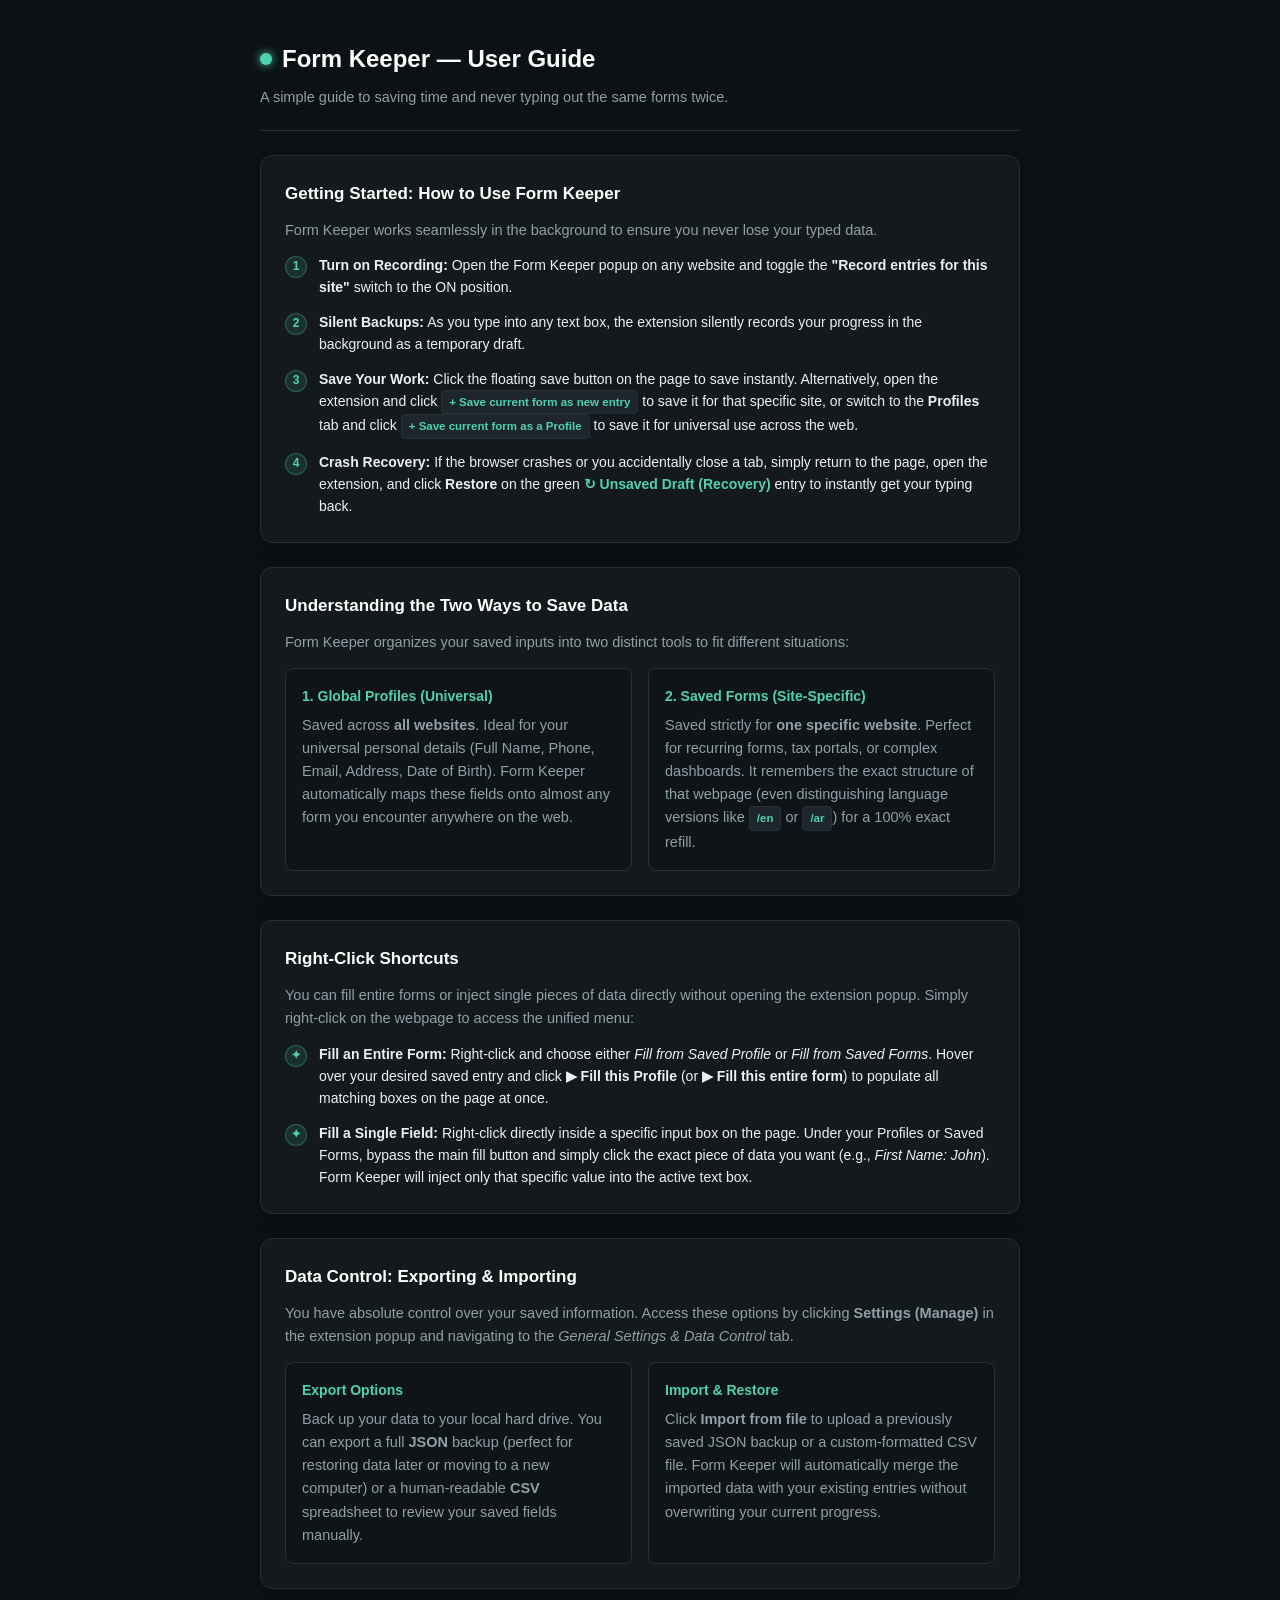
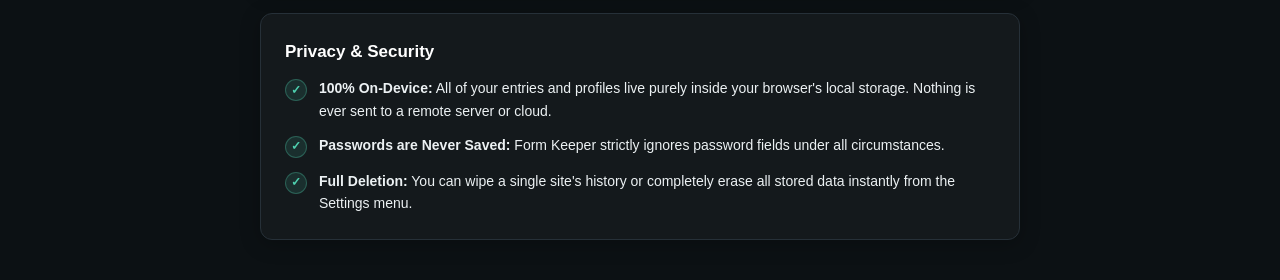
==== guide.html @ 2883d8dd "Initial commit: Form Keeper extension v1.0" ====
<!DOCTYPE html>
<html lang="en">
<head>
<meta charset="UTF-8" />
<meta name="viewport" content="width=device-width, initial-scale=1.0" />
<title>Form Keeper — User Guide & Help</title>
<style>
  :root {
    --bg: #0c1114;
    --card-bg: #14191c;
    --border: #263038;
    --text-main: #ecf1f3;
    --text-muted: #8fa0a8;
    --accent: #4fd1b0;
    --accent-glow: rgba(79, 209, 176, 0.12);
    --badge-bg: #1c262c;
  }

  * { box-sizing: border-box; margin: 0; padding: 0; }
  body {
    background-color: var(--bg);
    color: var(--text-main);
    font-family: -apple-system, BlinkMacSystemFont, "Segoe UI", Roboto, Oxygen, Ubuntu, Cantarell, sans-serif;
    line-height: 1.6;
    padding: 40px 20px;
    display: flex;
    justify-content: center;
  }

  .wrap {
    width: 100%;
    max-width: 760px;
    display: flex;
    flex-direction: column;
    gap: 24px;
  }

  .page-header {
    border-bottom: 1px solid var(--border);
    padding-bottom: 20px;
  }

  .brand {
    display: flex;
    align-items: center;
    gap: 10px;
    margin-bottom: 8px;
  }

  .brand-dot {
    width: 12px;
    height: 12px;
    border-radius: 50%;
    background-color: var(--accent);
    box-shadow: 0 0 10px var(--accent);
  }

  h1 { font-size: 24px; font-weight: 700; color: #fff; }
  h2 { font-size: 17px; font-weight: 600; color: #fff; margin-bottom: 12px; }
  p { color: var(--text-muted); font-size: 14.5px; margin-bottom: 12px; }
  p:last-child { margin-bottom: 0; }

  .card {
    background: var(--card-bg);
    border: 1px solid var(--border);
    border-radius: 12px;
    padding: 24px;
    box-shadow: 0 4px 20px rgba(0, 0, 0, 0.25);
  }

  .feature-grid {
    display: grid;
    grid-template-columns: 1fr 1fr;
    gap: 16px;
    margin-top: 14px;
  }

  @media (max-width: 600px) {
    .feature-grid { grid-template-columns: 1fr; }
  }

  .feature-box {
    background: #0f1417;
    border: 1px solid var(--border);
    border-radius: 8px;
    padding: 16px;
  }

  .feature-title {
    font-size: 14px;
    font-weight: 600;
    color: var(--accent);
    margin-bottom: 6px;
    display: flex;
    align-items: center;
    gap: 6px;
  }

  .step-list {
    list-style: none;
    display: flex;
    flex-direction: column;
    gap: 12px;
    margin-top: 12px;
  }

  .step-item {
    display: flex;
    gap: 12px;
    align-items: flex-start;
    font-size: 14px;
    color: var(--text-main);
  }

  .step-num {
    background: var(--accent-glow);
    color: var(--accent);
    border: 1px solid rgba(79, 209, 176, 0.3);
    font-size: 12px;
    font-weight: 700;
    min-width: 22px;
    height: 22px;
    border-radius: 50%;
    display: flex;
    align-items: center;
    justify-content: center;
    flex-shrink: 0;
    margin-top: 2px;
  }

  .pill {
    display: inline-block;
    background: var(--badge-bg);
    color: var(--accent);
    border: 1px solid var(--border);
    font-size: 11.5px;
    font-weight: 600;
    padding: 2px 7px;
    border-radius: 4px;
  }

  .highlight-note {
    border-left: 3px solid var(--accent);
    background: var(--accent-glow);
    padding: 12px 16px;
    border-radius: 0 8px 8px 0;
    font-size: 13.5px;
    color: var(--text-main);
    margin-top: 12px;
  }
</style>
</head>
<body>
  <div class="wrap">
    <header class="page-header">
      <div class="brand">
        <span class="brand-dot"></span>
        <h1>Form Keeper — User Guide</h1>
      </div>
      <p>A simple guide to saving time and never typing out the same forms twice.</p>
    </header>

    <section class="card">
      <h2>Getting Started: How to Use Form Keeper</h2>
      <p>Form Keeper works seamlessly in the background to ensure you never lose your typed data.</p>
      <ul class="step-list">
        <li class="step-item">
          <span class="step-num">1</span>
          <div><strong>Turn on Recording:</strong> Open the Form Keeper popup on any website and toggle the <strong>"Record entries for this site"</strong> switch to the ON position.</div>
        </li>
        <li class="step-item">
          <span class="step-num">2</span>
          <div><strong>Silent Backups:</strong> As you type into any text box, the extension silently records your progress in the background as a temporary draft.</div>
        </li>
        <li class="step-item">
          <span class="step-num">3</span>
          <div><strong>Save Your Work:</strong> Click the floating save button on the page to save instantly. Alternatively, open the extension and click <span class="pill">+ Save current form as new entry</span> to save it for that specific site, or switch to the <strong>Profiles</strong> tab and click <span class="pill">+ Save current form as a Profile</span> to save it for universal use across the web.</div>
        </li>
        <li class="step-item">
          <span class="step-num">4</span>
          <div><strong>Crash Recovery:</strong> If the browser crashes or you accidentally close a tab, simply return to the page, open the extension, and click <strong>Restore</strong> on the green <strong style="color: var(--accent);">↻ Unsaved Draft (Recovery)</strong> entry to instantly get your typing back.</div>
        </li>
      </ul>
    </section>

    <section class="card">
      <h2>Understanding the Two Ways to Save Data</h2>
      <p>Form Keeper organizes your saved inputs into two distinct tools to fit different situations:</p>
      <div class="feature-grid">
        <div class="feature-box">
          <div class="feature-title">1. Global Profiles (Universal)</div>
          <p>Saved across <strong>all websites</strong>. Ideal for your universal personal details (Full Name, Phone, Email, Address, Date of Birth). Form Keeper automatically maps these fields onto almost any form you encounter anywhere on the web.</p>
        </div>
        <div class="feature-box">
          <div class="feature-title">2. Saved Forms (Site-Specific)</div>
          <p>Saved strictly for <strong>one specific website</strong>. Perfect for recurring forms, tax portals, or complex dashboards. It remembers the exact structure of that webpage (even distinguishing language versions like <span class="pill">/en</span> or <span class="pill">/ar</span>) for a 100% exact refill.</p>
        </div>
      </div>
    </section>

    <section class="card">
      <h2>Right-Click Shortcuts</h2>
      <p>You can fill entire forms or inject single pieces of data directly without opening the extension popup. Simply right-click on the webpage to access the unified menu:</p>
      <ul class="step-list">
        <li class="step-item">
          <span class="step-num">✦</span>
          <div><strong>Fill an Entire Form:</strong> Right-click and choose either <em>Fill from Saved Profile</em> or <em>Fill from Saved Forms</em>. Hover over your desired saved entry and click <strong>▶ Fill this Profile</strong> (or <strong>▶ Fill this entire form</strong>) to populate all matching boxes on the page at once.</div>
        </li>
        <li class="step-item">
          <span class="step-num">✦</span>
          <div><strong>Fill a Single Field:</strong> Right-click directly inside a specific input box on the page. Under your Profiles or Saved Forms, bypass the main fill button and simply click the exact piece of data you want (e.g., <em>First Name: John</em>). Form Keeper will inject only that specific value into the active text box.</div>
        </li>
      </ul>
    </section>

    <section class="card">
      <h2>Data Control: Exporting & Importing</h2>
      <p>You have absolute control over your saved information. Access these options by clicking <strong>Settings (Manage)</strong> in the extension popup and navigating to the <em>General Settings & Data Control</em> tab.</p>
      <div class="feature-grid">
        <div class="feature-box">
          <div class="feature-title">Export Options</div>
          <p>Back up your data to your local hard drive. You can export a full <strong>JSON</strong> backup (perfect for restoring data later or moving to a new computer) or a human-readable <strong>CSV</strong> spreadsheet to review your saved fields manually.</p>
        </div>
        <div class="feature-box">
          <div class="feature-title">Import & Restore</div>
          <p>Click <strong>Import from file</strong> to upload a previously saved JSON backup or a custom-formatted CSV file. Form Keeper will automatically merge the imported data with your existing entries without overwriting your current progress.</p>
        </div>
      </div>
    </section>

    <section class="card">
      <h2>Privacy & Security</h2>
      <ul class="step-list">
        <li class="step-item">
          <span class="step-num">✓</span>
          <div><strong>100% On-Device:</strong> All of your entries and profiles live purely inside your browser's local storage. Nothing is ever sent to a remote server or cloud.</div>
        </li>
        <li class="step-item">
          <span class="step-num">✓</span>
          <div><strong>Passwords are Never Saved:</strong> Form Keeper strictly ignores password fields under all circumstances.</div>
        </li>
        <li class="step-item">
          <span class="step-num">✓</span>
          <div><strong>Full Deletion:</strong> You can wipe a single site's history or completely erase all stored data instantly from the Settings menu.</div>
        </li>
      </ul>
    </section>
  </div>
</body>
</html>
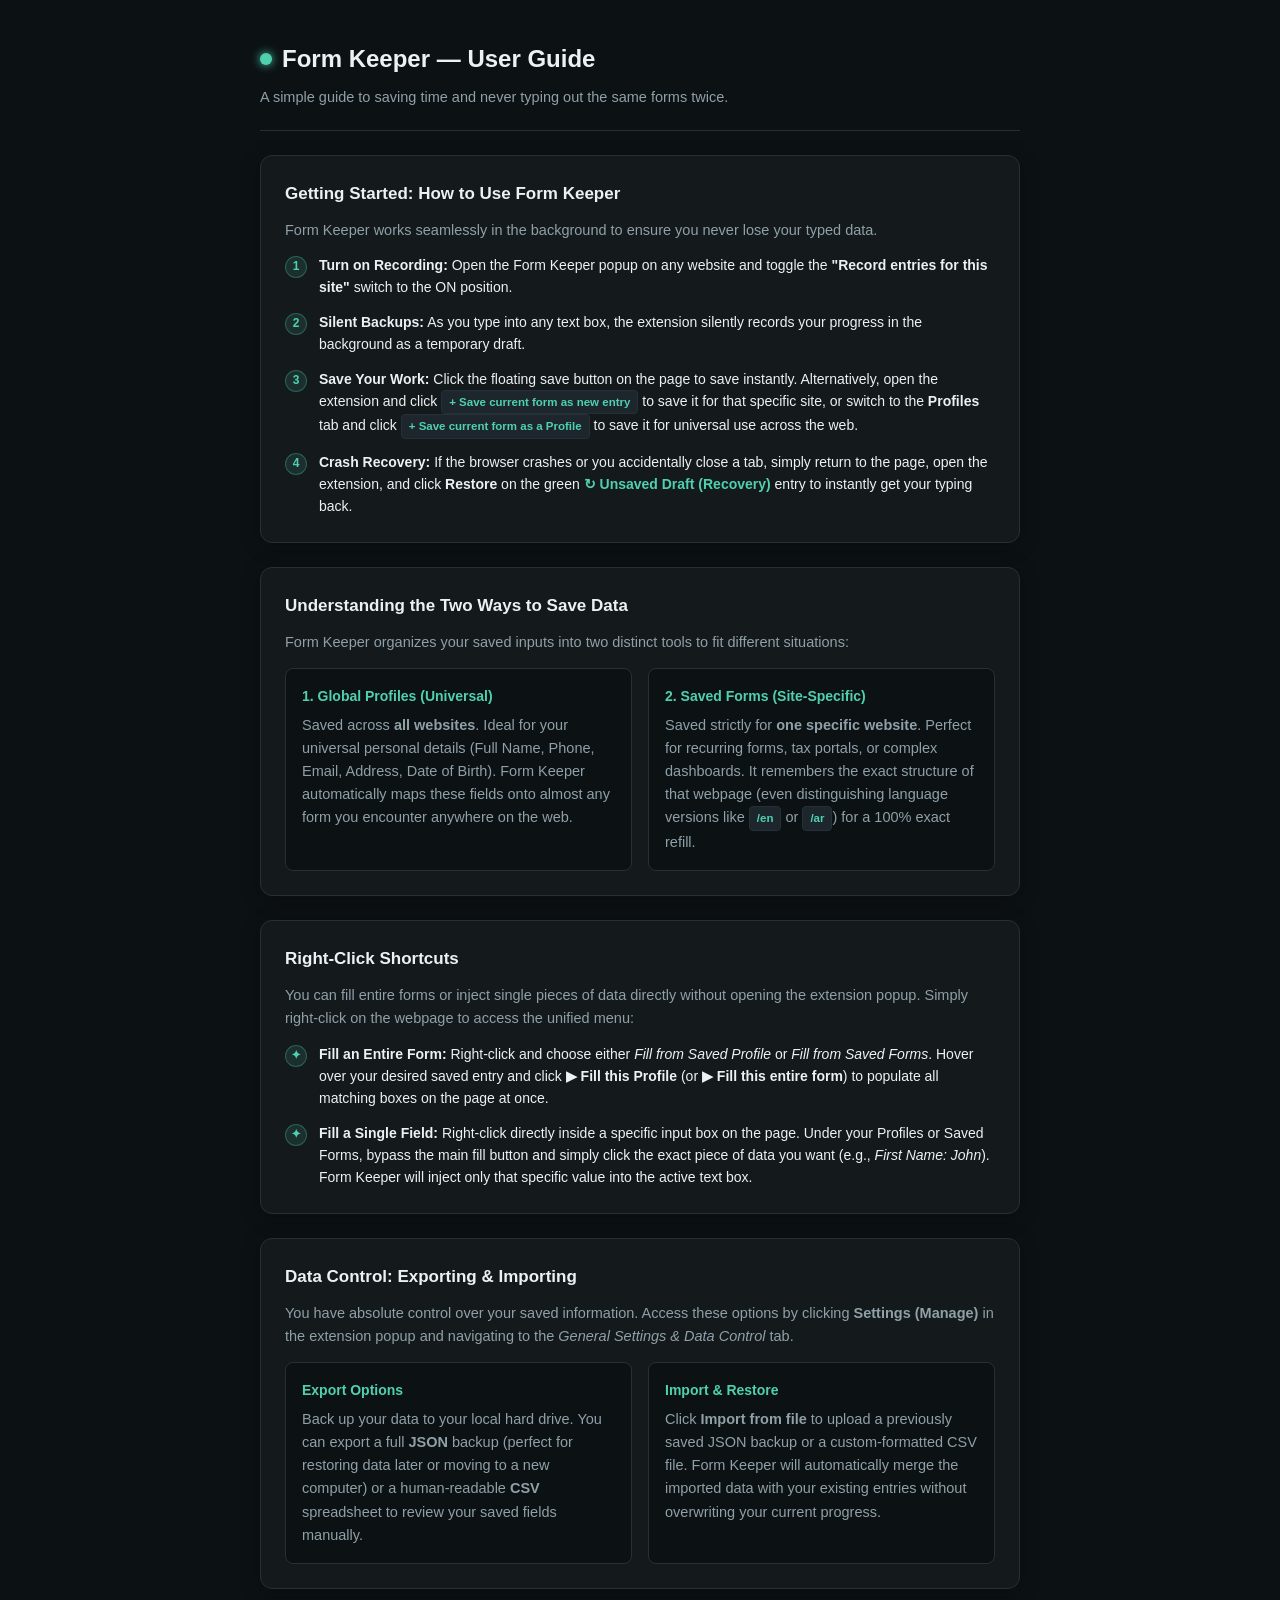
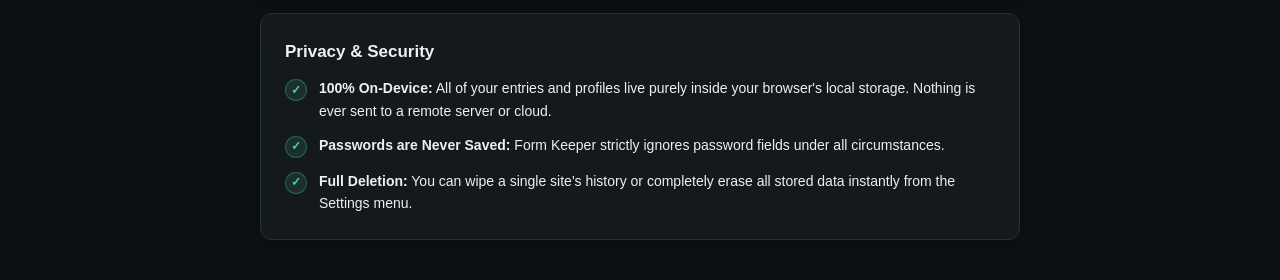
==== commit f4586f6e: "Fix cascading dropdowns in Angular/React & Add Light Theme support" ====
--- a/guide.html
+++ b/guide.html
@@ -16,6 +16,17 @@
     --badge-bg: #1c262c;
   }
 
+  :root[data-theme="light"] {
+    --bg: #f4f7f8;
+    --card-bg: #ffffff;
+    --border: #ced4da;
+    --text-main: #1a202c;
+    --text-muted: #64748b;
+    --accent: #2c977b;
+    --accent-glow: rgba(44, 151, 123, 0.12);
+    --badge-bg: #e9ecef;
+  }
+
   * { box-sizing: border-box; margin: 0; padding: 0; }
   body {
     background-color: var(--bg);
@@ -55,8 +66,8 @@
     box-shadow: 0 0 10px var(--accent);
   }
 
-  h1 { font-size: 24px; font-weight: 700; color: #fff; }
-  h2 { font-size: 17px; font-weight: 600; color: #fff; margin-bottom: 12px; }
+  h1 { font-size: 24px; font-weight: 700; color: var(--text-main); }
+  h2 { font-size: 17px; font-weight: 600; color: var(--text-main); margin-bottom: 12px; }
   p { color: var(--text-muted); font-size: 14.5px; margin-bottom: 12px; }
   p:last-child { margin-bottom: 0; }
 
@@ -80,7 +91,7 @@
   }
 
   .feature-box {
-    background: #0f1417;
+    background: var(--bg);
     border: 1px solid var(--border);
     border-radius: 8px;
     padding: 16px;
@@ -246,5 +257,8 @@
       </ul>
     </section>
   </div>
+
+  <script src="src/storage-lib.js"></script>
+  <script src="guide.js"></script>
 </body>
 </html>
